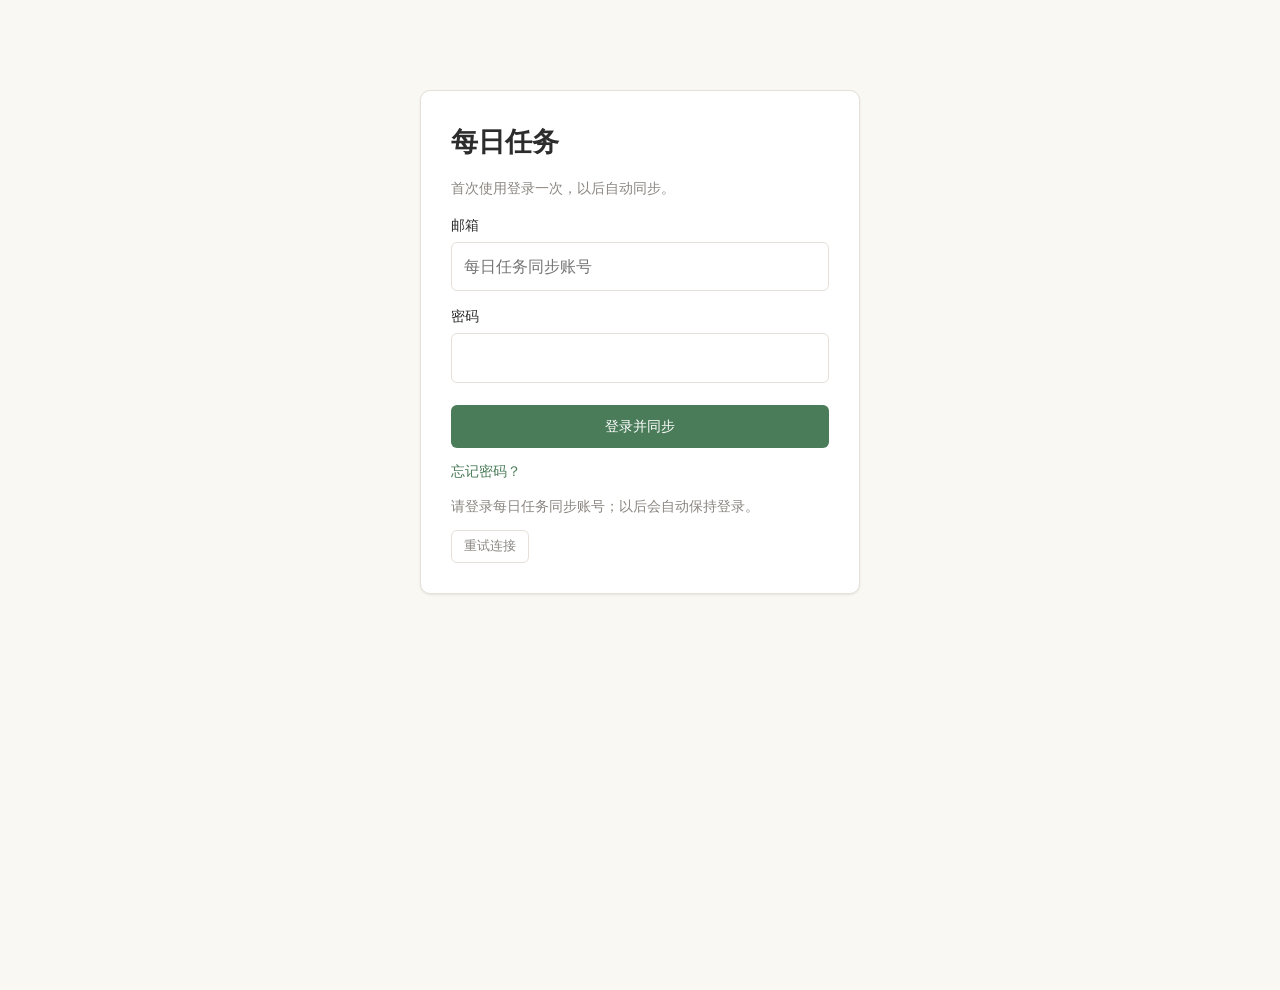
==== index.html @ 4a1d0c7b "Add files via upload" ====
<!DOCTYPE html>
<html lang="zh-CN">
<head>
<meta charset="UTF-8">
<meta name="viewport" content="width=device-width, initial-scale=1.0">
<title>每日任务</title>
<link rel="stylesheet" href="https://miaoda.feishu.cn/fonts/css2?family=Noto+Serif+SC:wght@400;600;700;900&family=Noto+Sans+SC:wght@300;400;500;700&display=swap">
<link rel="stylesheet" href="style.css">
<link rel="stylesheet" href="cloud.css">
<link rel="stylesheet" href="account.css"><script id="account-recovery-redirect">
(function(){var h=new URLSearchParams(location.hash.slice(1)),q=new URLSearchParams(location.search);
if(h.get('type')==='recovery'||h.has('error')||h.has('error_code')||q.has('error')||q.has('error_code')){
window.__ACCOUNT_REDIRECT__=true;document.documentElement.style.visibility='hidden';
location.replace(new URL('account.html',location.href).pathname+location.search+location.hash);
}})();
</script></head>
<body>
<section id="cloud-auth" class="cloud-auth" aria-labelledby="cloud-auth-title">
  <h1 id="cloud-auth-title">每日任务</h1>
  <p>首次使用登录一次，以后自动同步。</p>
  <form id="cloud-login-form">
    <label for="cloud-email">邮箱</label>
    <input id="cloud-email" type="email" autocomplete="username" placeholder="每日任务同步账号" required>
    <label for="cloud-password">密码</label>
    <input id="cloud-password" type="password" autocomplete="current-password" required>
    <button class="add-task-btn" type="submit">登录并同步</button>
  </form>
  <p class="account-links"><a class="account-link" id="forgot-password-link" href="account.html?mode=forgot">忘记密码？</a></p>
  <p id="cloud-auth-message" role="status" aria-live="polite">正在恢复登录状态…</p>
  <button id="cloud-retry" type="button" class="history-today-btn">重试连接</button>
</section>
<div id="daily-app" hidden>

<div class="app-container">
  <header class="app-header">
    <h1 class="app-title">每日任务</h1>
    <div style="display:flex;align-items:center;gap:8px;">
      <nav class="nav-tabs">
        <button class="nav-tab active" data-route="today">今日</button>
        <button class="nav-tab" data-route="monthly">每月</button>
        <button class="nav-tab" data-route="stats">统计</button>
      </nav>
      <button class="data-btn" id="data-btn" title="数据备份与恢复">
        <svg viewBox="0 0 24 24" width="16" height="16" stroke="currentColor" stroke-width="2" fill="none" stroke-linecap="round" stroke-linejoin="round"><ellipse cx="12" cy="5" rx="9" ry="3"></ellipse><path d="M21 12c0 1.66-4 3-9 3s-9-1.34-9-3"></path><path d="M3 5v14c0 1.66 4 3 9 3s9-1.34 9-3V5"></path></svg>
      </button>
    </div>
  </header>
  <div class="cloud-toolbar">
    <span id="cloud-account"></span>
    <span id="cloud-status" role="status" aria-live="polite">正在连接…</span>
    <button id="cloud-sync-now" type="button" class="history-today-btn">同步</button><a class="account-link account-toolbar-link" id="change-password-link" href="account.html" target="_blank" rel="noopener">修改密码</a>
    <button id="cloud-sign-out" type="button" class="history-today-btn">退出</button>
  </div>

  <div class="data-panel" id="data-panel" style="display:none;">
    <div class="data-panel-title">数据管理</div>
    <div class="data-panel-desc">任务会自动保存到本机并同步至云端。首次迁移：在原网页导出 JSON，再在这里导入；备份文件无需上传 GitHub。</div>
    <div class="data-panel-actions">
      <button class="data-panel-btn" id="export-btn">
        <svg viewBox="0 0 24 24" width="14" height="14" stroke="currentColor" stroke-width="2" fill="none" stroke-linecap="round" stroke-linejoin="round"><path d="M21 15v4a2 2 0 0 1-2 2H5a2 2 0 0 1-2-2v-4"></path><polyline points="7 10 12 15 17 10"></polyline><line x1="12" y1="15" x2="12" y2="3"></line></svg>
        导出备份
      </button>
      <button class="data-panel-btn" id="import-btn">
        <svg viewBox="0 0 24 24" width="14" height="14" stroke="currentColor" stroke-width="2" fill="none" stroke-linecap="round" stroke-linejoin="round"><path d="M21 15v4a2 2 0 0 1-2 2H5a2 2 0 0 1-2-2v-4"></path><polyline points="17 8 12 3 7 8"></polyline><line x1="12" y1="3" x2="12" y2="15"></line></svg>
        导入恢复
      </button>
      <button class="data-panel-btn data-panel-btn-danger" id="clear-btn">
        <svg viewBox="0 0 24 24" width="14" height="14" stroke="currentColor" stroke-width="2" fill="none" stroke-linecap="round" stroke-linejoin="round"><polyline points="3 6 5 6 21 6"></polyline><path d="M19 6v14a2 2 0 0 1-2 2H7a2 2 0 0 1-2-2V6m3 0V4a2 2 0 0 1 2-2h4a2 2 0 0 1 2 2v2"></path></svg>
        清空数据
      </button>
    </div>
    <input type="file" id="import-file" accept=".json" style="display:none;">
  </div>

  <!-- 今日 -->
  <section class="view active" id="view-today">
    <div class="today-header">
      <div class="today-date" id="today-date"></div>
      <div class="today-weekday" id="today-weekday"></div>
      <div class="today-progress-bar"><div class="today-progress-fill" id="today-progress-fill" style="width:0%"></div></div>
      <div class="today-progress-text" id="today-progress-text">还没有任务，添加一个开始吧</div>
    </div>
    <div class="today-todo-columns">
      <section class="today-todo-panel" aria-labelledby="scheduled-title">
        <h2 class="section-title" id="scheduled-title">今日待办</h2>
        <p class="today-todo-note">今天安排的任务</p>
        <ul class="task-list" id="today-scheduled-list"></ul>
      </section>
      <section class="today-todo-panel planned-panel" aria-labelledby="planned-title">
        <div class="planned-heading"><h2 class="section-title" id="planned-title">计划待办</h2><span id="planned-task-count" aria-live="polite"></span></div>
        <p class="today-todo-note">不设日期，有空再做</p>
        <form class="add-task-form" id="add-planned-form">
          <input type="text" class="add-task-input" id="add-planned-input" aria-label="新增计划待办" placeholder="记下之后想做的事" maxlength="50" required>
          <button type="submit" class="add-task-btn">添加</button>
        </form>
        <ul class="task-list" id="planned-task-list"></ul>
      </section>
    </div>
    <form class="add-task-form" id="add-task-form">
      <input type="text" class="add-task-input" id="add-task-input" placeholder="添加每日习惯，例如：阅读30分钟" maxlength="50">
      <button type="submit" class="add-task-btn">添加</button>
    </form>
    <h2 class="section-title">每日习惯</h2><ul class="task-list" id="task-list"></ul><h2 class="section-title">逾期未完成</h2><ul class="task-list" id="today-overdue-list"></ul>
  </section>

  <!-- 每月 -->
  <section class="view" id="view-monthly">
    <div class="monthly-header">
      <div class="monthly-title-large">每月任务</div>
      <div class="month-nav">
        <button class="month-nav-btn" id="prev-month-btn" aria-label="向上翻一周" title="向上翻一周">
          <svg viewBox="0 0 24 24"><polyline points="18 15 12 9 6 15"></polyline></svg>
        </button>
        <button type="button" class="history-today-btn" id="calendar-today-btn">回到今天</button><span class="month-label" id="month-label" title="点击回到今天" style="cursor:pointer;"></span>
        <button class="month-nav-btn" id="next-month-btn" aria-label="向下翻一周" title="向下翻一周">
          <svg viewBox="0 0 24 24"><polyline points="6 9 12 15 18 9"></polyline></svg>
        </button>
      </div>
    </div>

    <div class="monthly-layout-new">
      <!-- 左上：日历 -->
      <div class="monthly-panel calendar-panel">
        <div class="calendar-with-weeks" id="calendar-with-weeks"></div>
      </div>

      <!-- 添加任务（日历下方） -->
      <div class="add-form-panel"><div id="add-date-label" class="monthly-panel-subtitle"></div>
        <form class="add-task-form" id="add-monthly-form" style="flex-wrap:wrap;margin-bottom:0;">
          <input type="text" class="add-task-input" id="add-monthly-input" placeholder="添加任务到当前选中的日期" maxlength="50">
          <div class="tag-selector-wrap">
            <button type="button" class="tag-selector-btn" id="tag-selector-btn">
              <span class="tag-selector-label">无标签</span>
              <svg viewBox="0 0 24 24" width="12" height="12" stroke="currentColor" stroke-width="2" fill="none"><polyline points="6 9 12 15 18 9"></polyline></svg>
            </button>
            <button type="button" class="tag-manage-btn" id="tag-manage-btn" title="管理标签">
              <svg viewBox="0 0 24 24" width="14" height="14" stroke="currentColor" stroke-width="2" fill="none"><circle cx="12" cy="12" r="3"></circle><path d="M19.4 15a1.65 1.65 0 0 0 .33 1.82l.06.06a2 2 0 0 1-2.83 2.83l-.06-.06a1.65 1.65 0 0 0-1.82-.33 1.65 1.65 0 0 0-1 1.51V21a2 2 0 0 1-4 0v-.09A1.65 1.65 0 0 0 9 19.4a1.65 1.65 0 0 0-1.82.33l-.06.06a2 2 0 0 1-2.83-2.83l.06-.06a1.65 1.65 0 0 0 .33-1.82 1.65 1.65 0 0 0-1.51-1H3a2 2 0 0 1 0-4h.09A1.65 1.65 0 0 0 4.6 9a1.65 1.65 0 0 0-.33-1.82l-.06-.06a2 2 0 0 1 2.83-2.83l.06.06a1.65 1.65 0 0 0 1.82.33H9a1.65 1.65 0 0 0 1-1.51V3a2 2 0 0 1 4 0v.09a1.65 1.65 0 0 0 1 1.51 1.65 1.65 0 0 0 1.82-.33l.06-.06a2 2 0 0 1 2.83 2.83l-.06.06a1.65 1.65 0 0 0-.33 1.82V9a1.65 1.65 0 0 0 1.51 1H21a2 2 0 0 1 0 4h-.09a1.65 1.65 0 0 0-1.51 1z"></path></svg>
            </button>
            <div class="tag-dropdown" id="tag-dropdown" style="display:none;"></div>
            <div class="tag-manage-panel" id="tag-manage-panel" style="display:none;"></div>
          </div>
          <button type="submit" class="add-task-btn">添加</button>
        </form>
      </div>

      <!-- 左下：某天任务 -->
      <div class="monthly-panel day-panel">
        <div class="monthly-panel-title" id="day-panel-title">当天任务</div>
        <div class="monthly-panel-subtitle" id="day-panel-subtitle"></div>
        <ul class="task-list" id="monthly-task-list" style="margin-bottom:0;"></ul>
      </div>

      <!-- 右侧：周任务（跨两行） -->
      <div class="monthly-panel week-panel">
        <div class="monthly-panel-title" id="week-panel-title">本周任务</div>
        <div class="monthly-panel-subtitle" id="week-panel-subtitle"></div>
        <ul class="task-list" id="week-task-list" style="margin-bottom:0;"></ul>
      </div>
    </div>

    <div class="calendar-color-legend" aria-label="日期颜色说明">
      <span><i style="background:#FFFBEB" aria-hidden="true"></i>作业未全部完成（左侧）</span>
      <span><i style="background:#F0FAF0" aria-hidden="true"></i>作业全部完成（左侧）</span>
      <span><i style="background:#FFF0F0" aria-hidden="true"></i>考试未全部完成（右侧）</span>
      <span><i style="background:#F0F5FF" aria-hidden="true"></i>考试全部完成（右侧）</span>
    </div>
    <div class="monthly-hint">日历会一直保留记过任务的日期，可上下滚动查看任意旧日期；点击日期查看当天任务。添加的任务归到当前选中的日期。</div>
  </section>

  <!-- 统计 -->
  <section class="view" id="view-stats">
    <div class="stats-header">
      <h2 class="stats-title">月度统计</h2>
      <div class="month-nav">
        <button class="month-nav-btn" id="prev-month-stats" aria-label="上一月">
          <svg viewBox="0 0 24 24"><polyline points="15 18 9 12 15 6"></polyline></svg>
        </button>
        <span class="month-label" id="stats-month-label"></span>
        <button class="month-nav-btn" id="next-month-stats" aria-label="下一月">
          <svg viewBox="0 0 24 24"><polyline points="9 18 15 12 9 6"></polyline></svg>
        </button>
      </div>
    </div>
    <div class="stats-overview" id="stats-overview"></div>
    <div class="heatmap-section">
      <h3 class="section-title">完成热力图</h3>
      <div class="heatmap-weekdays" id="heatmap-weekdays"></div>
      <div class="heatmap-grid" id="heatmap-grid"></div>
      <div class="heatmap-legend">
        <span>少</span>
        <div class="heatmap-legend-cell" style="background:var(--border-light)"></div>
        <div class="heatmap-legend-cell level-1"></div>
        <div class="heatmap-legend-cell level-2"></div>
        <div class="heatmap-legend-cell level-3"></div>
        <div class="heatmap-legend-cell level-4"></div>
        <span>多</span>
      </div>
    </div>
    <div class="history-section">
      <h3 class="section-title">历史日详情</h3>
      <div class="history-date-row">
        <input type="date" class="history-date-input" id="history-date-input">
        <button class="history-today-btn" id="history-today-btn">回到今天</button>
      </div>
      <div class="history-summary" id="history-summary"></div>
      <ul class="task-list" id="history-task-list"></ul>
      <div class="history-hint">点击上方热力图中的任意日期，可快速查看那天的完成情况。</div>
    </div>
    <div class="task-stats-section">
      <h3 class="section-title">各任务完成情况</h3>
      <div id="task-stats-list"></div>
    </div>
  </section>
</div>

<div class="save-bar"><span id="save-status" role="status" aria-live="polite">正在读取云端记录</span><button id="undo-btn" class="history-today-btn" hidden>撤销上次删除／归档</button></div><dialog id="copy-dialog" class="copy-dialog" aria-labelledby="copy-title" aria-describedby="copy-note">
  <form id="copy-form">
    <h2 id="copy-title">复制任务</h2>
    <p id="copy-task-name" class="copy-name"></p>
    <p id="copy-note" class="copy-note"></p>
    <label for="copy-date">目标日期</label>
    <input id="copy-date" class="history-date-input" type="date" required min="0001-01-01" max="9999-12-31">
    <p id="copy-error" class="copy-error" role="alert"></p>
    <div class="copy-dialog-actions">
      <button id="copy-cancel" type="button" class="history-today-btn">取消</button>
      <button type="submit" class="add-task-btn">复制并查看</button>
    </div>
  </form>
</dialog>
</div>
<dialog id="cloud-conflict" class="copy-dialog cloud-conflict" aria-labelledby="cloud-conflict-title">
  <h2 id="cloud-conflict-title">有内容被同时修改</h2>
  <p>互不冲突的修改会一起保留。请为下面的冲突内容选择保留哪一边。</p>
  <ul id="cloud-conflict-list"></ul>
  <div class="copy-dialog-actions">
    <button id="cloud-conflict-export" type="button" class="history-today-btn">导出本机备份</button>
    <button id="cloud-keep-remote" type="button" class="history-today-btn">保留云端冲突内容</button>
    <button id="cloud-keep-local" type="button" class="add-task-btn">保留本机冲突内容</button>
  </div>
</dialog>
<noscript>请开启浏览器 JavaScript 后使用每日任务。</noscript>
<script src="supabase-2.118.0.js"></script>
<script src="cloud-config.js"></script>
<script src="daily-sync.js"></script>
<script src="app.js"></script>
<script src="cloud-ui.js"></script>

</body>
</html>
---- style.css ----
*, *::before, *::after { box-sizing: border-box; margin: 0; padding: 0; }

:root {
  --bg: #FAF8F3;
  --card: #FFFFFF;
  --text-primary: #2C2C2C;
  --text-secondary: #8B8680;
  --text-muted: #B5B0A8;
  --accent: #4A7C59;
  --accent-light: #E8F0E9;
  --accent-hover: #3D6B4A;
  --border: #E5E0D8;
  --border-light: #EFEBE3;
  --danger: #B85C5C;
  --shadow: 0 1px 3px rgba(44,44,44,0.06), 0 1px 2px rgba(44,44,44,0.04);
  --shadow-md: 0 4px 12px rgba(44,44,44,0.08);
  --radius: 10px;
  --radius-sm: 6px;
  --font-serif: 'Noto Serif SC', 'Songti SC', 'SimSun', serif;
  --font-sans: 'Noto Sans SC', -apple-system, BlinkMacSystemFont, 'Segoe UI', sans-serif;
}

html { font-size: 16px; }
body {
  font-family: var(--font-sans);
  background: var(--bg);
  color: var(--text-primary);
  min-height: 100vh;
  line-height: 1.6;
  -webkit-font-smoothing: antialiased;
}

.app-container { max-width: 1200px; margin: 0 auto; padding: 32px 24px 140px; }

.app-header {
  display: flex; align-items: center; justify-content: space-between;
  margin-bottom: 36px; padding-bottom: 20px; border-bottom: 1px solid var(--border);
}
.app-title { font-family: var(--font-serif); font-size: 1.6rem; font-weight: 700; letter-spacing: 0.02em; }

.nav-tabs {
  display: flex; gap: 4px; background: var(--card); border: 1px solid var(--border);
  border-radius: var(--radius-sm); padding: 3px;
}
.nav-tab {
  font-family: var(--font-sans); font-size: 0.85rem; font-weight: 500;
  padding: 6px 16px; border: none; background: transparent; color: var(--text-secondary);
  border-radius: 4px; cursor: pointer; transition: all 0.2s ease;
}
.nav-tab:hover { color: var(--text-primary); }
.nav-tab.active { background: var(--accent); color: #fff; }

.data-btn {
  width: 34px; height: 34px; border: 1px solid var(--border); background: var(--card);
  border-radius: var(--radius-sm); cursor: pointer; display: flex; align-items: center;
  justify-content: center; color: var(--text-secondary); transition: all 0.2s ease; flex-shrink: 0;
}
.data-btn:hover { border-color: var(--accent); color: var(--accent); }
.data-btn.active { background: var(--accent); border-color: var(--accent); color: #fff; }

.data-panel {
  background: var(--card); border: 1px solid var(--border); border-radius: var(--radius);
  padding: 18px 20px; margin-bottom: 24px; box-shadow: var(--shadow);
}
.data-panel-title { font-family: var(--font-serif); font-size: 1rem; font-weight: 600; margin-bottom: 6px; }
.data-panel-desc { font-size: 0.8rem; color: var(--text-secondary); margin-bottom: 14px; line-height: 1.6; }
.data-panel-actions { display: flex; gap: 10px; flex-wrap: wrap; }
.data-panel-btn {
  font-family: var(--font-sans); font-size: 0.82rem; font-weight: 500; padding: 8px 14px;
  border: 1px solid var(--border); background: var(--card); color: var(--text-primary);
  border-radius: var(--radius-sm); cursor: pointer; display: flex; align-items: center;
  gap: 6px; transition: all 0.2s ease;
}
.data-panel-btn:hover { border-color: var(--accent); color: var(--accent); }
.data-panel-btn-danger:hover { border-color: var(--danger); color: var(--danger); }

.view { display: none; }
.view.active { display: block; animation: fadeIn 0.25s ease; }
@keyframes fadeIn { from { opacity: 0; transform: translateY(6px); } to { opacity: 1; transform: translateY(0); } }

/* 今日视图 */
.today-header { margin-bottom: 28px; }
.today-date { font-family: var(--font-serif); font-size: 2rem; font-weight: 700; margin-bottom: 4px; }
.today-weekday { font-size: 0.9rem; color: var(--text-secondary); }
.today-progress-bar { margin-top: 16px; height: 6px; background: var(--border-light); border-radius: 3px; overflow: hidden; }
.today-progress-fill { height: 100%; background: var(--accent); border-radius: 3px; transition: width 0.4s ease; }
.today-progress-text { margin-top: 8px; font-size: 0.8rem; color: var(--text-secondary); }

/* 每月视图 */
.monthly-header { margin-bottom: 16px; display: flex; align-items: center; justify-content: space-between; }
.monthly-title-large { font-family: var(--font-serif); font-size: 1.8rem; font-weight: 700; }
.month-nav { display: flex; align-items: center; gap: 8px; }
.month-nav-btn {
  width: 32px; height: 32px; border: 1px solid var(--border); background: var(--card);
  border-radius: var(--radius-sm); cursor: pointer; display: flex; align-items: center;
  justify-content: center; color: var(--text-secondary); transition: all 0.2s ease;
}
.month-nav-btn:hover { border-color: var(--accent); color: var(--accent); }
.month-nav-btn svg { width: 16px; height: 16px; stroke: currentColor; stroke-width: 2; fill: none; stroke-linecap: round; stroke-linejoin: round; }
.month-label { font-family: var(--font-serif); font-size: 1.1rem; font-weight: 600; min-width: 100px; text-align: center; }

/* 日历网格 */
.calendar-weekdays {
  display: grid; grid-template-columns: repeat(7, 1fr); gap: 4px; margin-bottom: 6px;
}
.calendar-weekday-label {
  font-size: 0.75rem; color: var(--text-muted); text-align: center; padding: 4px 0; font-weight: 500;
}
.calendar-grid {
  display: grid; grid-template-columns: repeat(7, 1fr); gap: 4px; margin-bottom: 20px;
}
.calendar-cell {
  aspect-ratio: 1; border: 1px solid var(--border); background: var(--card);
  border-radius: var(--radius-sm); cursor: pointer; display: flex; flex-direction: column;
  align-items: center; justify-content: center; gap: 2px; transition: all 0.15s ease;
  position: relative; padding: 2px;
}
.calendar-cell:hover { border-color: var(--accent); transform: translateY(-1px); }
.calendar-cell.other-month { background: transparent; border-color: transparent; color: var(--text-muted); opacity: 0.4; cursor: default; }
.calendar-cell.other-month:hover { transform: none; border-color: transparent; }
.calendar-cell.today { border-color: var(--accent); border-width: 2px; }
.calendar-cell.selected { background: var(--accent); border-color: var(--accent); color: #fff; box-shadow: var(--shadow-md); }
.calendar-cell.selected .calendar-day-num { color: #fff; }
.calendar-cell.selected .calendar-dot { background: #fff; }
.calendar-day-num { font-size: 0.85rem; font-weight: 500; color: var(--text-primary); line-height: 1; }
.calendar-dot {
  width: 5px; height: 5px; border-radius: 50%; background: var(--accent);
}
.calendar-cell.other-month .calendar-dot { display: none; }

/* 作业日期标记 */
.calendar-cell.homework-pending:not(.selected) {
  border-color: #B85C5C;
  background: #FDF0F0;
}
.calendar-cell.homework-pending:not(.selected) .calendar-day-num {
  color: #B85C5C;
  font-weight: 700;
}
.calendar-cell.homework-done:not(.selected) {
  border-color: #4A7C9E;
  background: #F0F5FA;
}
.calendar-cell.homework-done:not(.selected) .calendar-day-num {
  color: #4A7C9E;
  font-weight: 700;
}

/* 任务类别标签 */
.task-badge {
  display: inline-block;
  font-size: 0.65rem;
  padding: 1px 6px;
  border-radius: 3px;
  margin-right: 6px;
  font-weight: 500;
  vertical-align: middle;
  line-height: 1.6;
}
.task-badge.homework {
  background: #FDF0F0;
  color: #B85C5C;
  border: 1px solid #F0D0D0;
}
.task-badge.makeup {
  background: #EDF7ED;
  color: #3D8B3D;
  border: 1px solid #C8E6C8;
}
.task-badge.date-badge {
  background: transparent;
  color: var(--text-muted);
  border: 1px solid var(--border-light);
}
.task-badge.overdue {
  background: #FDF3E7;
  color: #B06A1F;
  border: 1px solid #F3D9B4;
}

/* 添加任务类别选择 */
/* 自定义标签选择器 */
.tag-selector-wrap { position: relative; display: inline-flex; align-items: center; gap: 4px; }
.tag-selector-btn {
  display: inline-flex; align-items: center; gap: 5px;
  padding: 5px 10px; border: 1px solid var(--border); border-radius: 6px;
  background: var(--card); cursor: pointer; font-size: 0.8rem; color: var(--text-secondary);
  transition: border-color 0.15s;
}
.tag-selector-btn:hover { border-color: var(--accent); }
.tag-selector-label { font-weight: 500; }
.tag-manage-btn {
  display: inline-flex; align-items: center; justify-content: center;
  width: 28px; height: 28px; border: 1px solid var(--border); border-radius: 6px;
  background: var(--card); cursor: pointer; color: var(--text-secondary);
  transition: all 0.15s;
}
.tag-manage-btn:hover { border-color: var(--accent); color: var(--accent); }
.tag-dropdown, .tag-manage-panel {
  position: absolute; top: calc(100% + 4px); left: 0; z-index: 100;
  background: var(--card); border: 1px solid var(--border); border-radius: 8px;
  box-shadow: var(--shadow-md); padding: 6px; min-width: 140px; max-height: 260px; overflow-y: auto;
}
.tag-manage-panel { left: auto; right: 0; min-width: 200px; }
.tag-dropdown-item {
  display: flex; align-items: center; gap: 6px; padding: 6px 10px;
  border-radius: 5px; cursor: pointer; font-size: 0.82rem; color: var(--text-primary);
}
.tag-dropdown-item:hover { background: var(--accent-light); }
.tag-dropdown-item.active { background: var(--accent-light); color: var(--accent); font-weight: 500; }
.tag-dot { display: inline-block; width: 8px; height: 8px; border-radius: 50%; flex-shrink: 0; }
.tag-manage-row {
  display: flex; align-items: center; gap: 6px; padding: 5px 4px;
  border-bottom: 1px solid var(--border-light);
}
.tag-manage-name { flex: 1; font-size: 0.82rem; color: var(--text-primary); overflow: hidden; text-overflow: ellipsis; white-space: nowrap; }
.tag-manage-btn-sm {
  width: 22px; height: 22px; border: 1px solid var(--border-light); border-radius: 4px;
  background: var(--card); cursor: pointer; font-size: 0.7rem; color: var(--text-secondary);
  display: inline-flex; align-items: center; justify-content: center; line-height: 1;
}
.tag-manage-btn-sm:hover:not(:disabled) { border-color: var(--accent); color: var(--accent); }
.tag-manage-btn-sm:disabled { opacity: 0.3; cursor: default; }
.tag-delete:hover:not(:disabled) { border-color: #C0392B; color: #C0392B; }
.tag-manage-add-row { display: flex; gap: 6px; padding: 8px 4px 2px; }
.tag-manage-input {
  flex: 1; padding: 5px 8px; border: 1px solid var(--border); border-radius: 5px;
  font-size: 0.8rem; background: var(--bg); color: var(--text-primary); outline: none;
}
.tag-manage-input:focus { border-color: var(--accent); }
.tag-manage-add-btn {
  padding: 5px 12px; border: none; border-radius: 5px; background: var(--accent);
  color: #fff; font-size: 0.8rem; cursor: pointer; white-space: nowrap;
}
.tag-manage-add-btn:hover { opacity: 0.9; }
.task-badge.custom-tag { border: 1px solid; }

.add-task-category {
  display: flex;
  align-items: center;
  gap: 4px;
  font-size: 0.8rem;
  color: var(--text-secondary);
  cursor: pointer;
  user-select: none;
  white-space: nowrap;
}
.add-task-category input { cursor: pointer; width: 14px; height: 14px; }
.add-task-category.checked { color: #B85C5C; font-weight: 500; }
#add-monthly-makeup-label.checked { color: #3D8B3D; font-weight: 500; }

.monthly-day-title {
  font-family: var(--font-serif); font-size: 1.1rem; font-weight: 600; margin-bottom: 8px;
}
.monthly-progress-bar { height: 6px; background: var(--border-light); border-radius: 3px; overflow: hidden; }
.monthly-progress-fill { height: 100%; background: var(--accent); border-radius: 3px; transition: width 0.4s ease; }
.monthly-progress-text { margin-top: 6px; font-size: 0.8rem; color: var(--text-secondary); margin-bottom: 16px; }
.monthly-hint {
  margin-top: 12px; font-size: 0.78rem; color: var(--text-muted); background: var(--accent-light);
  padding: 8px 14px; border-radius: var(--radius-sm); line-height: 1.5;
}

/* 每月布局：左上日历、添加表单、天任务，右侧周任务一列 */
.monthly-layout-new {
  display: grid;
  grid-template-columns: 1.3fr 1fr;
  grid-template-areas:
    "calendar week"
    "addform  week"
    "daytasks week";
  gap: 14px;
  margin-bottom: 18px;
  align-items: start;
}
.calendar-panel { grid-area: calendar; }
.add-form-panel { grid-area: addform; }
.day-panel { grid-area: daytasks; }
.week-panel {
  grid-area: week;
  max-height: calc(100vh - 180px);
  overflow-y: auto;
  position: sticky;
  top: 16px;
}
.monthly-panel {
  background: var(--card);
  border: 1px solid var(--border);
  border-radius: var(--radius);
  padding: 14px;
}
.monthly-panel-title {
  font-family: var(--font-serif);
  font-size: 0.95rem;
  font-weight: 600;
  margin-bottom: 10px;
  color: var(--text-primary);
}
.monthly-panel-subtitle {
  font-size: 0.75rem;
  color: var(--text-secondary);
  margin-bottom: 8px;
}

/* 带周标签的日历 */
.calendar-with-weeks {
  display: grid;
  grid-template-columns: repeat(7, 1fr);
  gap: 4px;
  max-height: 480px;
  overflow-y: auto;
  padding-right: 4px;
  scrollbar-width: thin;
}
.calendar-weekday-mini {
  font-size: 0.72rem;
  color: var(--text-muted);
  text-align: center;
  padding: 4px 0;
  font-weight: 500;
  position: sticky;
  top: 0;
  z-index: 2;
  background: var(--card);
}
.calendar-month-divider {
  grid-column: 1 / -1;
  font-size: 0.72rem;
  font-weight: 600;
  color: var(--text-secondary);
  padding: 8px 2px 4px;
  border-top: 1px dashed var(--border-light);
  margin-top: 4px;
  font-family: var(--font-serif);
}
.calendar-cell-mini {
  aspect-ratio: 1;
  border: 1px solid var(--border-light);
  background: var(--card);
  border-radius: 6px;
  cursor: pointer;
  display: flex;
  flex-direction: column;
  align-items: center;
  justify-content: center;
  gap: 2px;
  transition: all 0.12s ease;
  position: relative;
}
.calendar-cell-mini:hover {
  border-color: var(--accent);
}
.calendar-cell-mini.other-month {
  opacity: 0.25;
  cursor: default;
}
.calendar-cell-mini.other-month:hover {
  border-color: var(--border-light);
}
.calendar-cell-mini.today {
  border-color: var(--accent);
  border-width: 2px;
}
.calendar-cell-mini.selected {
  background: var(--accent);
  border-color: var(--accent);
  color: #fff;
}
.calendar-cell-mini.selected .calendar-day-num-mini {
  color: #fff;
}
.calendar-cell-mini.homework-pending:not(.selected) {
  border-color: #E8C84A;
  background: #FFFBEB;
}
.calendar-cell-mini.homework-pending:not(.selected) .calendar-day-num-mini {
  color: #9A7B0A;
}
.calendar-cell-mini.homework-done:not(.selected) {
  border-color: #9AC99A;
  background: #F0FAF0;
}
.calendar-cell-mini.homework-done:not(.selected) .calendar-day-num-mini {
  color: #2D6A2D;
}
.calendar-cell-mini.exam-pending:not(.selected) {
  border-color: #E0A0A0;
  background: #FFF0F0;
}
.calendar-cell-mini.exam-pending:not(.selected) .calendar-day-num-mini {
  color: #A04040;
}
.calendar-cell-mini.exam-done:not(.selected) {
  border-color: #A0B8E0;
  background: #F0F5FF;
}
.calendar-cell-mini.exam-done:not(.selected) .calendar-day-num-mini {
  color: #3A5A9E;
}
.calendar-day-num-mini {
  font-size: 0.82rem;
  font-weight: 500;
  color: var(--text-primary);
  line-height: 1;
}
.calendar-dot-mini {
  width: 5px;
  height: 5px;
  border-radius: 50%;
  background: var(--accent);
}
.calendar-cell-mini.selected .calendar-dot-mini {
  background: #fff;
}

/* 周任务列表中的每日任务进度 */
.week-daily-progress {
  font-size: 0.7rem;
  color: var(--text-muted);
  margin-left: 6px;
  white-space: nowrap;
}
.week-daily-progress.all-done {
  color: var(--accent);
  font-weight: 500;
}
.week-task-source {
  font-size: 0.6rem;
  color: var(--text-muted);
  margin-left: 4px;
  padding: 1px 4px;
  border: 1px solid var(--border-light);
  border-radius: 3px;
  vertical-align: middle;
}

/* 任务列表 */
.task-list { list-style: none; display: flex; flex-direction: column; gap: 8px; margin-bottom: 24px; }
.task-item {
  display: flex; align-items: center; gap: 14px; background: var(--card);
  border: 1px solid var(--border); border-radius: var(--radius-sm); padding: 14px 16px;
  transition: all 0.2s ease; position: relative;
}
.task-item:hover { border-color: var(--accent); box-shadow: var(--shadow); }
.task-item.completed .task-name { text-decoration: line-through; color: var(--text-muted); }
.task-content { flex: 1; min-width: 0; }

.task-checkbox {
  width: 22px; height: 22px; min-width: 22px; border: 2px solid var(--border);
  border-radius: 50%; cursor: pointer; display: flex; align-items: center; justify-content: center;
  transition: all 0.2s ease; background: var(--card);
}
.task-checkbox:hover { border-color: var(--accent); }
.task-item.completed .task-checkbox { background: var(--accent); border-color: var(--accent); }
.task-checkbox svg {
  width: 12px; height: 12px; stroke: #fff; stroke-width: 3; fill: none;
  stroke-linecap: round; stroke-linejoin: round; opacity: 0; transform: scale(0.5); transition: all 0.2s ease;
}
.task-item.completed .task-checkbox svg { opacity: 1; transform: scale(1); }

.task-name {
  font-size: 0.95rem; color: var(--text-primary); transition: all 0.2s ease;
  word-break: break-word; cursor: text;
}

.task-actions {
  display: flex; align-items: center; gap: 1px; opacity: 0; transition: opacity 0.2s ease;
}
.task-item:hover .task-actions { opacity: 1; }
.task-action-btn {
  width: 26px; height: 26px; min-width: 26px; border: none; background: transparent;
  color: var(--text-muted); cursor: pointer; border-radius: 4px; display: flex;
  align-items: center; justify-content: center; transition: all 0.2s ease;
}
.task-action-btn:hover:not(:disabled) { background: var(--accent-light); color: var(--accent); }
.task-action-btn:disabled { opacity: 0.25; cursor: not-allowed; }
.task-action-btn svg {
  width: 13px; height: 13px; stroke: currentColor; stroke-width: 2; fill: none;
  stroke-linecap: round; stroke-linejoin: round;
}

.task-delete {
  width: 28px; height: 28px; min-width: 28px; border: none; background: transparent;
  color: var(--text-muted); cursor: pointer; border-radius: 4px; display: flex;
  align-items: center; justify-content: center; opacity: 0; transition: all 0.2s ease;
}
.task-item:hover .task-delete { opacity: 1; }
.task-delete:hover { background: #F5E8E8; color: var(--danger); }
.task-delete svg { width: 14px; height: 14px; stroke: currentColor; stroke-width: 2; fill: none; stroke-linecap: round; }

/* 编辑模式 */
.task-item.editing { border-color: var(--accent); box-shadow: 0 0 0 2px var(--accent-light); }
.task-name-input {
  width: 100%; font-family: var(--font-sans); font-size: 0.95rem; padding: 6px 10px;
  border: 1px solid var(--accent); border-radius: var(--radius-sm); background: var(--card);
  color: var(--text-primary); outline: none;
}
.task-name-input:focus { border-color: var(--accent); box-shadow: 0 0 0 2px var(--accent-light); }
.edit-hint { font-size: 0.68rem; color: var(--text-muted); margin-left: 6px; white-space: nowrap; }

/* 移动到菜单 - 日期选择 */
.move-menu {
  position: absolute; top: calc(100% + 4px); right: 12px; background: var(--card);
  border: 1px solid var(--border); border-radius: var(--radius-sm); box-shadow: var(--shadow-md);
  padding: 10px; z-index: 20; min-width: 240px;
}
.move-menu-header {
  display: flex; align-items: center; justify-content: space-between; margin-bottom: 8px;
}
.move-menu-label { font-size: 0.75rem; color: var(--text-muted); }
.move-menu-nav { display: flex; gap: 4px; }
.move-menu-nav-btn {
  width: 22px; height: 22px; border: 1px solid var(--border); background: var(--card);
  border-radius: 3px; cursor: pointer; display: flex; align-items: center; justify-content: center;
  color: var(--text-secondary); font-size: 0.7rem; transition: all 0.15s ease; padding: 0;
}
.move-menu-nav-btn:hover { border-color: var(--accent); color: var(--accent); }
.move-menu-month { font-size: 0.78rem; font-weight: 500; color: var(--text-primary); min-width: 70px; text-align: center; }
.move-menu-grid {
  display: grid; grid-template-columns: repeat(7, 1fr); gap: 3px;
}
.move-menu-day {
  width: 100%; aspect-ratio: 1; border: 1px solid var(--border); background: var(--card);
  border-radius: 3px; cursor: pointer; font-size: 0.72rem; font-family: var(--font-sans);
  font-weight: 500; color: var(--text-secondary); transition: all 0.15s ease;
  display: flex; align-items: center; justify-content: center; padding: 0;
}
.move-menu-day:hover { background: var(--accent); border-color: var(--accent); color: #fff; }
.move-menu-day.current { background: var(--accent-light); border-color: var(--accent); color: var(--accent); }
.move-menu-day.other-month { opacity: 0.3; cursor: default; }
.move-menu-day.other-month:hover { background: var(--card); border-color: var(--border); color: var(--text-secondary); }

/* 添加任务 */
.add-task-form { display: flex; gap: 10px; margin-bottom: 16px; }
.add-task-input {
  flex: 1; font-family: var(--font-sans); font-size: 0.9rem; padding: 12px 16px;
  border: 1px solid var(--border); border-radius: var(--radius-sm); background: var(--card);
  color: var(--text-primary); outline: none; transition: border-color 0.2s ease;
}
.add-task-input:focus { border-color: var(--accent); }
.add-task-input::placeholder { color: var(--text-muted); }
.add-task-btn {
  font-family: var(--font-sans); font-size: 0.9rem; font-weight: 500; padding: 12px 20px;
  border: none; background: var(--accent); color: #fff; border-radius: var(--radius-sm);
  cursor: pointer; transition: background 0.2s ease; white-space: nowrap;
}
.add-task-btn:hover { background: var(--accent-hover); }

.empty-state { text-align: center; padding: 48px 24px; color: var(--text-secondary); }
.empty-state-icon { width: 48px; height: 48px; margin: 0 auto 16px; opacity: 0.4; }
.empty-state-icon svg { width: 100%; height: 100%; stroke: var(--text-secondary); stroke-width: 1.5; fill: none; }
.empty-state-text { font-size: 0.9rem; line-height: 1.8; }

/* 统计视图 */
.stats-header { display: flex; align-items: center; justify-content: space-between; margin-bottom: 28px; }
.stats-title { font-family: var(--font-serif); font-size: 1.5rem; font-weight: 700; }
.stats-overview { display: grid; grid-template-columns: repeat(3, 1fr); gap: 12px; margin-bottom: 28px; }
.stat-card { background: var(--card); border: 1px solid var(--border); border-radius: var(--radius-sm); padding: 18px 16px; text-align: center; }
.stat-value { font-family: var(--font-serif); font-size: 1.8rem; font-weight: 700; color: var(--accent); line-height: 1.2; }
.stat-label { font-size: 0.78rem; color: var(--text-secondary); margin-top: 4px; }

.heatmap-section { background: var(--card); border: 1px solid var(--border); border-radius: var(--radius); padding: 24px; margin-bottom: 28px; }
.section-title { font-family: var(--font-serif); font-size: 1.05rem; font-weight: 600; margin-bottom: 18px; }
.heatmap-weekdays { display: grid; grid-template-columns: 28px repeat(7, 1fr); gap: 4px; margin-bottom: 6px; }
.heatmap-weekday-label { font-size: 0.7rem; color: var(--text-muted); text-align: center; line-height: 16px; }
.heatmap-weekday-label.empty { visibility: hidden; }
.heatmap-grid { display: grid; grid-template-columns: 28px repeat(7, 1fr); gap: 4px; }
.heatmap-week-label { font-size: 0.7rem; color: var(--text-muted); display: flex; align-items: center; line-height: 1; }
.heatmap-cell {
  aspect-ratio: 1; border-radius: 4px; background: var(--border-light); cursor: default;
  transition: transform 0.15s ease; position: relative;
}
.heatmap-cell.has-data:hover { transform: scale(1.15); z-index: 1; }
.heatmap-cell.level-1 { background: #D4E5D9; }
.heatmap-cell.level-2 { background: #A8CCB2; }
.heatmap-cell.level-3 { background: #7CB38B; }
.heatmap-cell.level-4 { background: var(--accent); }
.heatmap-cell.today { outline: 2px solid var(--accent); outline-offset: 1px; }
.heatmap-cell.future { background: transparent; cursor: default; }
.heatmap-legend { display: flex; align-items: center; justify-content: flex-end; gap: 6px; margin-top: 14px; font-size: 0.72rem; color: var(--text-muted); }
.heatmap-legend-cell { width: 12px; height: 12px; border-radius: 3px; }

/* 历史日详情 */
.history-section { background: var(--card); border: 1px solid var(--border); border-radius: var(--radius); padding: 24px; margin-bottom: 28px; }
.history-date-row { display: flex; align-items: center; gap: 12px; margin-bottom: 14px; flex-wrap: wrap; }
.history-date-input {
  font-family: var(--font-sans); font-size: 0.9rem; padding: 8px 12px;
  border: 1px solid var(--border); border-radius: var(--radius-sm); background: var(--card);
  color: var(--text-primary); outline: none; cursor: pointer;
}
.history-date-input:focus { border-color: var(--accent); }
.history-today-btn {
  font-family: var(--font-sans); font-size: 0.8rem; padding: 7px 12px;
  border: 1px solid var(--border); background: var(--card); color: var(--text-secondary);
  border-radius: var(--radius-sm); cursor: pointer; transition: all 0.2s ease;
}
.history-today-btn:hover { border-color: var(--accent); color: var(--accent); }
.history-summary { font-size: 0.85rem; color: var(--text-secondary); margin-bottom: 12px; }
.history-summary strong { color: var(--accent); font-weight: 600; }
.history-hint { font-size: 0.75rem; color: var(--text-muted); margin-top: 8px; }

.task-stats-section { background: var(--card); border: 1px solid var(--border); border-radius: var(--radius); padding: 24px; }
.task-stat-item { padding: 16px 0; border-bottom: 1px solid var(--border-light); }
.task-stat-item:last-child { border-bottom: none; }
.task-stat-header { display: flex; align-items: center; justify-content: space-between; margin-bottom: 8px; }
.task-stat-name { font-size: 0.92rem; font-weight: 500; }
.task-stat-count { font-size: 0.82rem; color: var(--text-secondary); }
.task-stat-count strong { color: var(--accent); font-weight: 600; }
.task-stat-bar { height: 6px; background: var(--border-light); border-radius: 3px; overflow: hidden; }
.task-stat-bar-fill { height: 100%; background: var(--accent); border-radius: 3px; transition: width 0.4s ease; }

@media (max-width: 600px) {
  .app-container { padding: 20px 16px 48px; }
  .app-header { flex-direction: column; gap: 16px; align-items: flex-start; }
  .today-date { font-size: 1.6rem; }
  .monthly-title-large { font-size: 1.5rem; }
  .stats-overview { grid-template-columns: 1fr; }
  .add-task-form { flex-direction: column; }
  .add-task-btn { width: 100%; }
  .task-delete { opacity: 1; }
  .task-actions { opacity: 1; }
  .heatmap-section, .task-stats-section { padding: 16px; }
  .nav-tab { padding: 6px 12px; font-size: 0.8rem; }
  .calendar-day-num { font-size: 0.75rem; }
  .move-menu { min-width: 200px; right: 0; }
  .monthly-layout-new {
    grid-template-columns: 1fr;
    grid-template-areas:
      "calendar"
      "addform"
      "week"
      "daytasks";
  }
  .week-panel { max-height: none; position: static; }
  .calendar-with-weeks { grid-template-columns: repeat(7, 1fr); }
}

.quiet-empty {padding:16px;color:var(--text-secondary);font-size:.85rem;}
.save-bar {position:sticky;bottom:0;padding:10px 20px;background:var(--card);border-top:1px solid var(--border);display:flex;gap:16px;align-items:center;justify-content:center;font-size:.8rem;color:var(--text-secondary);z-index:30;}
.save-failed {color:#C0392B;font-weight:700;}
.postpone-btn {width:auto;min-width:36px;font-size:.7rem;}
.task-item:focus-within .task-actions {opacity:1;}
button:focus-visible {outline:2px solid var(--accent);outline-offset:3px;}
[hidden] {display:none!important;}

.copy-task-btn {width:auto;min-width:40px;opacity:1;font-size:.75rem;}
.assign-btn {width:auto;min-width:38px;font-size:.72rem;color:#1E8449;border:1px solid #A8D5BA;background:#F0FAF3;border-radius:4px;padding:0 6px;}
.assign-btn:hover {background:#1E8449;color:#fff;border-color:#1E8449;}
.deadline-btn {width:auto;min-width:46px;font-size:.72rem;color:#7F8C8D;border:1px solid #D0D0D0;background:#F8F8F8;border-radius:4px;padding:0 6px;}
.deadline-btn:hover {background:#7F8C8D;color:#fff;border-color:#7F8C8D;}
.move-menu-day.deadline-mark {outline:2px solid #E0A800;outline-offset:-2px;font-weight:700;}
.task-actions {flex-wrap:wrap;justify-content:flex-end;}
.copy-dialog {width:min(420px,calc(100vw - 32px));margin:auto;padding:24px;border:1px solid var(--border);border-radius:var(--radius);background:var(--card);color:var(--text-primary);box-shadow:var(--shadow-md);}
.copy-dialog::backdrop {background:rgba(0,0,0,.35);}
.copy-dialog h2 {font-size:1.25rem;margin-bottom:12px;}
.copy-name {font-weight:600;overflow-wrap:anywhere;margin-bottom:8px;}
.copy-note {font-size:.85rem;color:var(--text-secondary);line-height:1.6;margin-bottom:20px;}
.copy-dialog label {display:block;font-size:.85rem;margin-bottom:8px;}
.copy-dialog input {width:100%;box-sizing:border-box;}
.copy-error {color:var(--danger);font-size:.85rem;margin-top:10px;}
.copy-dialog-actions {display:flex;justify-content:flex-end;gap:10px;margin-top:20px;}
.copy-dialog-actions .add-task-btn {width:auto;}
@media (max-width:600px) {.task-item {flex-wrap:wrap;}.task-actions {width:100%;}}

/* 同日作业 + 考试：两个半区独立表示完成状态，选中时保留颜色。 */
.calendar-cell-mini.split-task-colors:is(.homework-pending, .homework-done) {
  --homework-half: #FFFBEB;
  --exam-half: #FFF0F0;
  --homework-border: #E8C84A;
  --exam-border: #E0A0A0;
  background:
    linear-gradient(to right, var(--homework-half) 0%, var(--homework-half) 50%, var(--exam-half) 50%, var(--exam-half) 100%) padding-box,
    linear-gradient(to right, var(--homework-border) 0%, var(--homework-border) 50%, var(--exam-border) 50%, var(--exam-border) 100%) border-box;
  border-color: transparent;
}
.calendar-cell-mini.split-task-colors.homework-done { --homework-half: #F0FAF0; --homework-border: #9AC99A; }
.calendar-cell-mini.split-task-colors.exam-done { --exam-half: #F0F5FF; --exam-border: #A0B8E0; }
.calendar-cell-mini.split-task-colors:is(.homework-pending, .homework-done) .calendar-day-num-mini { color: var(--text-primary); font-weight: 600; }
.calendar-cell-mini.split-task-colors .calendar-dot-mini { background: var(--accent); }
.calendar-cell-mini.split-task-colors.today { border-color: transparent; }
.calendar-cell-mini.split-task-colors.selected { border-color: transparent; outline: 2px solid var(--accent); outline-offset: 2px; }
.calendar-color-legend {display:flex;flex-wrap:wrap;gap:8px 16px;margin-top:12px;color:var(--text-secondary);font-size:.75rem;}
.calendar-color-legend span {display:inline-flex;align-items:center;gap:5px;}
.calendar-color-legend i {width:12px;height:12px;border-radius:3px;display:inline-block;border:1px solid rgba(0,0,0,.12);}

/* 今日待办与无日期的计划待办 */
.today-todo-columns {display:grid;grid-template-columns:repeat(2,minmax(0,1fr));gap:20px;margin-bottom:24px;align-items:start;}
.today-todo-panel {min-width:0;padding:20px;background:var(--card);border:1px solid var(--border);border-radius:var(--radius);}
.today-todo-panel .section-title {margin-bottom:4px;}
.today-todo-note {font-size:.8rem;color:var(--text-secondary);margin-bottom:16px;}
.today-todo-panel .task-list {margin-bottom:0;}
.today-todo-panel .add-task-input {min-width:0;}
.today-todo-panel .task-item {flex-wrap:nowrap;gap:14px;padding:14px 16px;}
.today-todo-panel .task-actions {width:auto;flex:0 0 auto;flex-wrap:nowrap;opacity:0;}
.today-todo-panel .task-item:hover .task-actions, .today-todo-panel .task-item:focus-within .task-actions {opacity:1;}
.today-todo-panel .task-delete {opacity:1;}
.planned-heading {display:flex;align-items:center;justify-content:space-between;gap:12px;}
#planned-task-count {font-size:.75rem;color:var(--text-secondary);white-space:nowrap;}
.planned-action-btn {width:auto;min-width:28px;padding:0 5px;font-size:.75rem;}
.planned-edit-form {display:flex;flex-wrap:wrap;gap:8px;}
.planned-edit-form input {flex-basis:100%;min-width:0;}
@media(max-width:700px) {.today-todo-columns {grid-template-columns:minmax(0,1fr);gap:16px;}.today-todo-panel {padding:16px;}}

@media(max-width:600px) {
  .today-todo-panel .task-item {flex-wrap:wrap;}
  .today-todo-panel .task-actions {width:100%;flex-wrap:wrap;opacity:1;}
}
---- cloud.css ----
[hidden] { display: none !important; }
.cloud-auth { width: min(440px, calc(100% - 40px)); margin: 10vh auto; padding: 30px; border: 1px solid var(--border); border-radius: var(--radius); background: var(--card); box-shadow: var(--shadow); }
.cloud-auth h1 { font-family: var(--font-serif); margin-bottom: 10px; font-size: 1.7rem; }
.cloud-auth p { color: var(--text-secondary); font-size: .9rem; margin: 12px 0; }
.cloud-auth label { display: block; margin: 14px 0 5px; font-size: .9rem; }
.cloud-auth input { width: 100%; padding: 11px 12px; border: 1px solid var(--border); border-radius: var(--radius-sm); font: inherit; background: var(--card); color: var(--text-primary); }
.cloud-auth input:focus { outline: 2px solid var(--accent-light); border-color: var(--accent); }
.cloud-auth form > button { margin-top: 22px; width: 100%; }
.cloud-auth .cloud-nav-link { margin-left: 12px; }
.cloud-toolbar { display: flex; align-items: center; flex-wrap: wrap; gap: 8px 12px; padding: 12px 14px; margin: -15px 0 24px; border: 1px solid var(--border); border-radius: var(--radius-sm); background: var(--card); font-size: .8rem; }
#cloud-account { color: var(--text-secondary); overflow-wrap: anywhere; }
#cloud-status { margin-right: auto; color: var(--accent); }
#cloud-status[data-kind="error"], #cloud-status[data-kind="conflict"] { color: var(--danger); }
#cloud-status[data-kind="pending"] { color: var(--text-secondary); }
.cloud-nav-link { color: var(--accent); text-decoration: none; white-space: nowrap; }
.cloud-nav-link:hover { text-decoration: underline; }
.cloud-conflict { max-width: min(640px, calc(100% - 32px)); }
.cloud-conflict > p { color: var(--text-secondary); margin: 12px 0; }
.cloud-conflict ul { padding-left: 22px; max-height: 35vh; overflow: auto; margin-bottom: 20px; overflow-wrap: anywhere; }
.cloud-conflict .copy-dialog-actions { flex-wrap: wrap; }
@media(max-width: 600px) { .cloud-toolbar { margin-top: -12px; } #cloud-status { flex-basis: 100%; } .cloud-auth { padding: 24px; } }
---- account.css ----
.account-page { --account-accent: var(--accent, #3567db); background: var(--bg, #f7f9fc); color: var(--text-primary, #243247); font-family: var(--font-sans, -apple-system, BlinkMacSystemFont, "Segoe UI", "Microsoft YaHei", sans-serif); margin: 0; min-height: 100vh; line-height: 1.65; }
.account-page [hidden] { display: none !important; }
.account-card { box-sizing: border-box; max-width: 480px; margin: 7vh auto; padding: 30px; border: 1px solid var(--border, #dce3ed); border-radius: 14px; background: var(--card, #fff); box-shadow: 0 4px 18px #24324708; }
.account-card h1 { font-size: 1.65rem; margin: 20px 0 8px; font-family: var(--font-serif, inherit); }
.account-card h2 { font-size: 1.1rem; margin: 20px 0 10px; }
.account-description { color: var(--text-secondary, #64748b); font-size: .88rem; margin: 10px 0; }
.account-back, .account-link { color: var(--account-accent, var(--accent, #3567db)); text-decoration: none; }
.account-back:hover, .account-link:hover { text-decoration: underline; }
.account-links { margin-top: 12px; font-size: .9rem; }
.account-link.account-toolbar-link { align-self: center; padding: 7px 10px; border: 1px solid var(--border, #dce3ed); border-radius: 6px; font-size: .8rem; white-space: nowrap; }
.account-card label { display: block; margin: 16px 0 5px; font-size: .9rem; }
.account-card input { box-sizing: border-box; width: 100%; padding: 11px 12px; font: inherit; color: inherit; background: #fff; border: 1px solid var(--border, #cbd5e1); border-radius: 7px; }
.account-card input:focus { outline: 2px solid var(--accent-light, #e4edff); border-color: var(--account-accent); }
.account-button { display: inline-block; box-sizing: border-box; padding: 11px 16px; border: 1px solid transparent; border-radius: 7px; background: var(--account-accent); color: #fff; text-align: center; text-decoration: none; font: inherit; font-weight: 600; cursor: pointer; margin-top: 20px; }
.account-card form > .account-button { width: 100%; }
.account-button.secondary { color: var(--account-accent); background: transparent; border-color: var(--border, #cbd5e1); font-size: .88rem; }
.account-button:disabled { opacity: .6; cursor: wait; }
.account-message { min-height: 24px; font-size: .9rem; color: var(--text-secondary, #64748b); margin: 16px 0; overflow-wrap: anywhere; }
.account-message[data-kind="error"] { color: #ad4336; }
.account-message[data-kind="success"] { color: #34734d; }
.account-user { color: var(--text-secondary, #64748b); overflow-wrap: anywhere; font-size: .9rem; }
@media(max-width: 540px) { .account-card { margin: 24px 16px; padding: 24px; } }
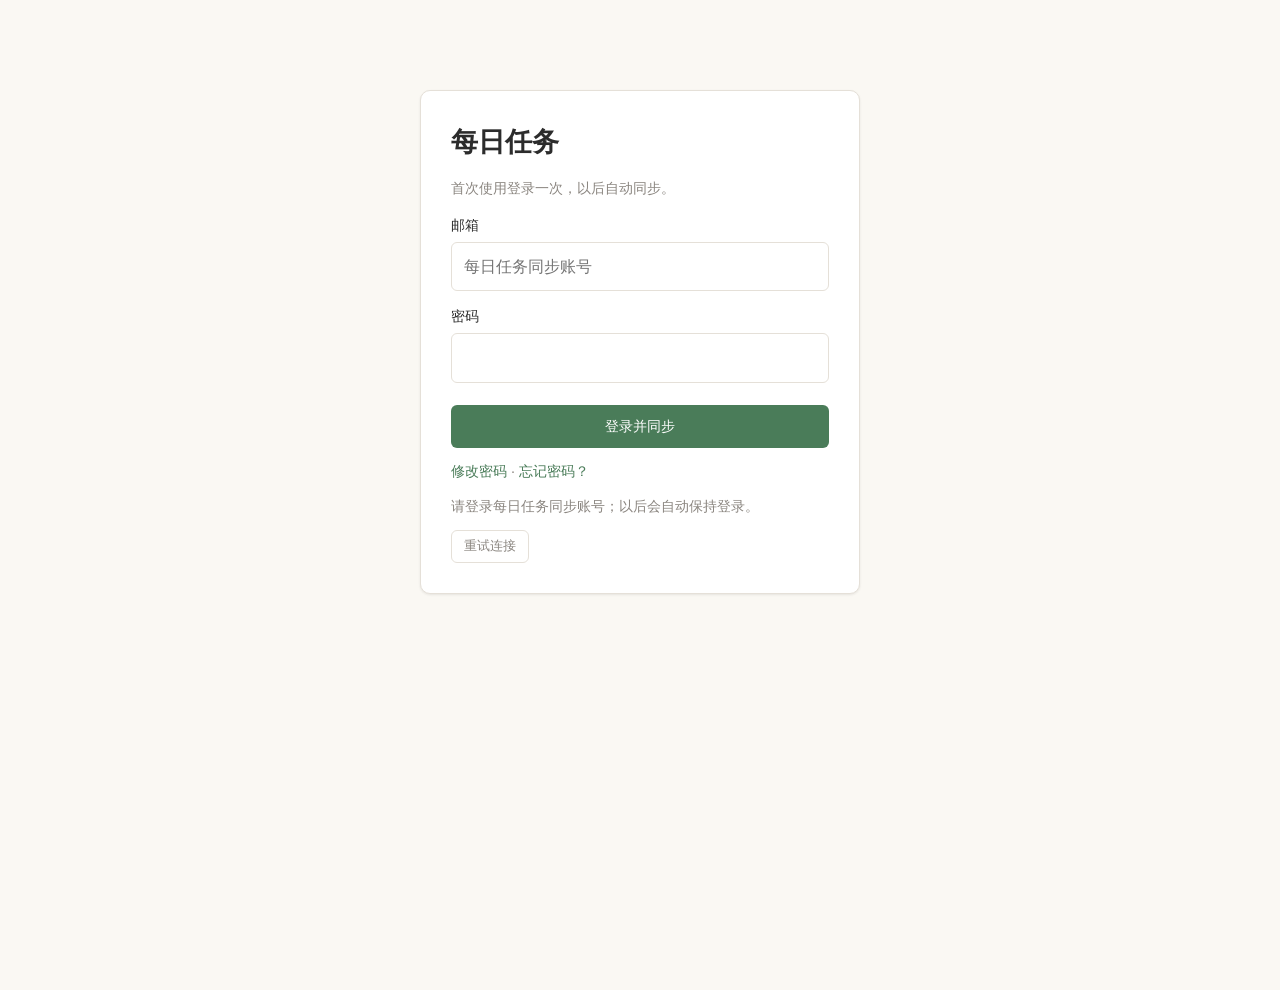
==== commit 67aff25e: "Add files via upload" ====
--- a/index.html
+++ b/index.html
@@ -25,7 +25,7 @@
     <input id="cloud-password" type="password" autocomplete="current-password" required>
     <button class="add-task-btn" type="submit">登录并同步</button>
   </form>
-  <p class="account-links"><a class="account-link" id="forgot-password-link" href="account.html?mode=forgot">忘记密码？</a></p>
+  <p class="account-links"><a class="account-link" id="change-password-link" href="account.html" target="_blank" rel="noopener">修改密码</a> · <a class="account-link" id="forgot-password-link" href="account.html?mode=forgot">忘记密码？</a></p>
   <p id="cloud-auth-message" role="status" aria-live="polite">正在恢复登录状态…</p>
   <button id="cloud-retry" type="button" class="history-today-btn">重试连接</button>
 </section>
@@ -48,7 +48,7 @@
   <div class="cloud-toolbar">
     <span id="cloud-account"></span>
     <span id="cloud-status" role="status" aria-live="polite">正在连接…</span>
-    <button id="cloud-sync-now" type="button" class="history-today-btn">同步</button><a class="account-link account-toolbar-link" id="change-password-link" href="account.html" target="_blank" rel="noopener">修改密码</a>
+    <button id="cloud-sync-now" type="button" class="history-today-btn">同步</button>
     <button id="cloud-sign-out" type="button" class="history-today-btn">退出</button>
   </div>
 
